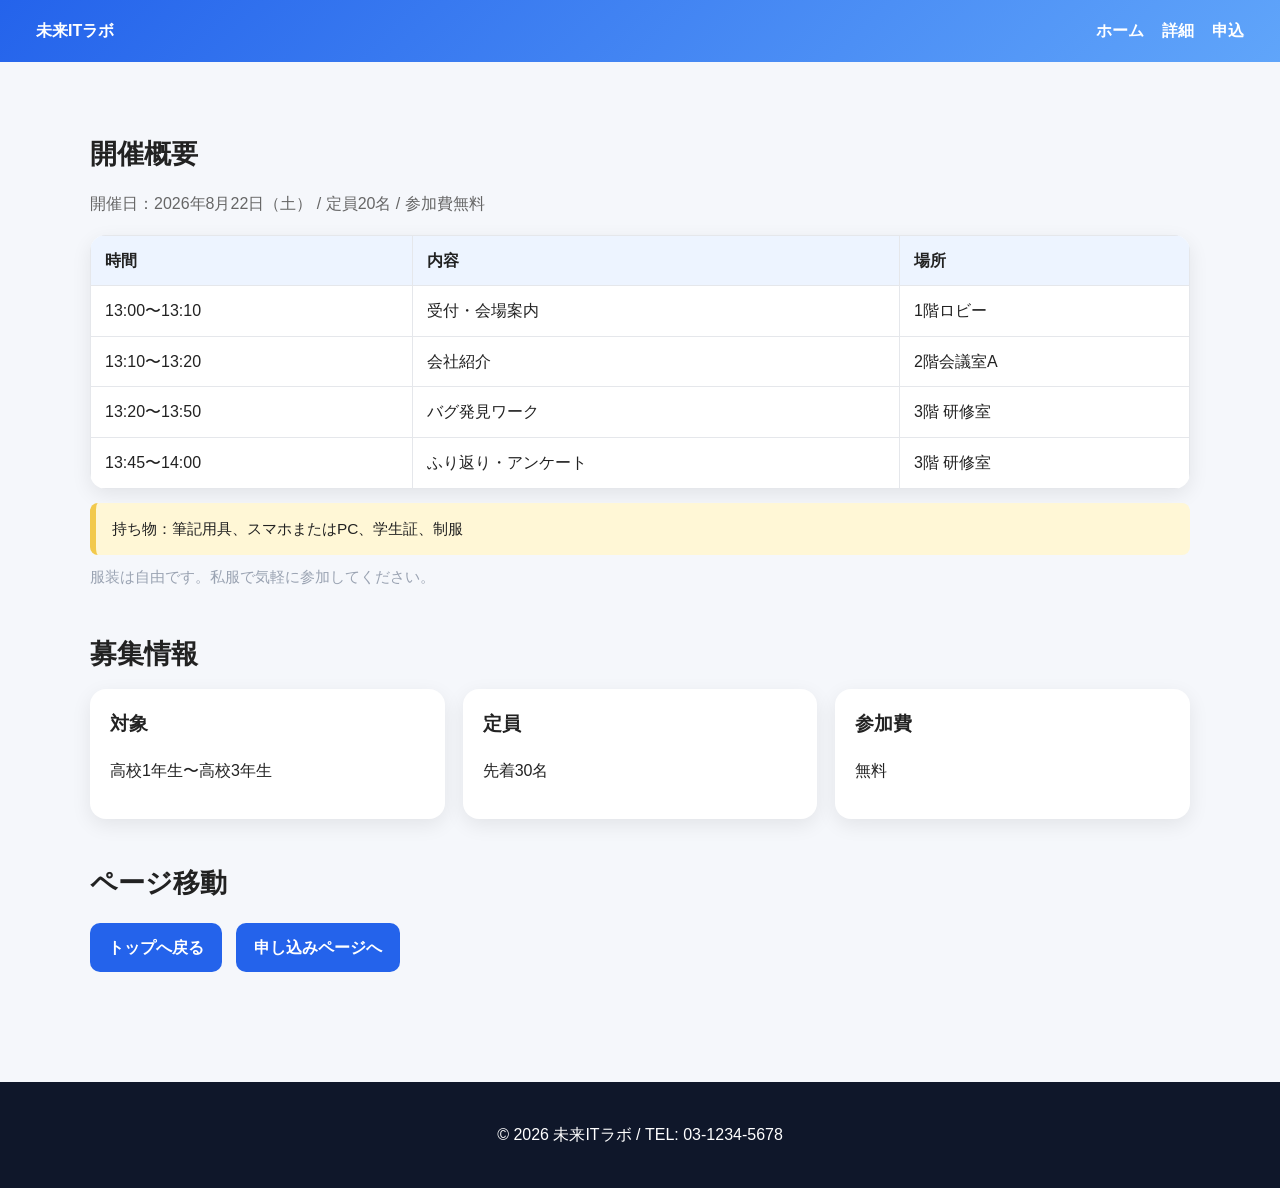
==== details.html @ fe6df166 "HTMLファイルとCSSファイルと画像の追加" ====
<!DOCTYPE html>
<html lang="ja">
<head>
  <meta charset="UTF-8" />
  <meta name="viewport" content="width=device-width, initial-scale=1.0" />
  <title>開催詳細 | 未来ITラボ</title>
  <link rel="stylesheet" href="style.css" />
</head>
<body>
  <header>
    <nav>
      <div><strong>未来ITラボ</strong></div>
      <ul>
        <li><a href="index.html">ホーム</a></li>
        <li><a href="details.html">詳細</a></li>
        <li><a href="entry.html">申込</a></li>
      </ul>
    </nav>
  </header>

  <main>
    <section>
      <h1 class="section-title">開催概要</h1>
      <p class="section-lead">開催日：2026年8月22日（土） / 定員20名 / 参加費無料</p>

      <table class="schedule-table">
        <thead>
          <tr>
            <th>時間</th>
            <th>内容</th>
            <th>場所</th>
          </tr>
        </thead>
        <tbody>
          <tr>
            <td>13:00〜13:10</td>
            <td>受付・会場案内</td>
            <td>1階ロビー</td>
          </tr>
          <tr>
            <td>13:10〜13:20</td>
            <td>会社紹介</td>
            <td>2階会議室A</td>
          </tr>
          <tr>
            <td>13:20〜13:50</td>
            <td>バグ発見ワーク</td>
            <td>3階 研修室</td>
          </tr>
          <tr>
            <td>13:45〜14:00</td>
            <td>ふり返り・アンケート</td>
            <td>3階 研修室</td>
          </tr>
        </tbody>
      </table>

      <div class="notice">
        持ち物：筆記用具、スマホまたはPC、学生証、制服
      </div>
      <p class="tiny-note">服装は自由です。私服で気軽に参加してください。</p>
    </section>

    <section>
      <h2 class="section-title">募集情報</h2>
      <div class="cards">
        <div class="card">
          <h3>対象</h3>
          <p>高校1年生〜高校3年生</p>
        </div>
        <div class="card">
          <h3>定員</h3>
          <p>先着30名</p>
        </div>
        <div class="card">
          <h3>参加費</h3>
          <p>無料</p>
        </div>
      </div>
    </section>

    <section>
      <h2 class="section-title">ページ移動</h2>
      <div class="button-row">
        <a class="btn btn-primary" href="index.html">トップへ戻る</a>
        <a class="btn btn-primary" href="entry.html">申し込みページへ</a>
      </div>
    </section>
  </main>

  <footer>
    <p>© 2026 未来ITラボ / TEL: 03-1234-5678</p>
  </footer>
</body>
</html>
---- style.css ----
body {
  margin: 0;
  font-family: "Yu Gothic", "Hiragino Kaku Gothic ProN", sans-serif;
  background: #f5f7fb;
  color: #222;
  line-height: 1.6;
}

header {
  background: linear-gradient(135deg, #2463eb, #60a5fa);
  color: white;
  padding: 18px 36px;
}

nav {
  display: flex;
  justify-content: space-between;
  align-items: center;
  flex-wrap: wrap;
  gap: 12px;
}

nav ul {
  display: flex;
  list-style: none;
  gap: 18px;
  padding: 0;
  margin: 0;
}

nav a {
  color: white;
  text-decoration: none;
  font-weight: bold;
}

main {
  max-width: 1100px;
  margin: 0 auto;
  padding: 28px 36px 60px;
}

section {
  margin-top: 42px;
}

.hero {
  background: white;
  display: grid;
  grid-template-columns: 1.2fr 1fr;
  gap: 28px;
  align-items: center;
  padding: 48px 36px;
}

.hero h1 {
  font-size: 2.2rem;
  margin: 0 0 12px;
}

.hero p {
  margin: 0 0 14px;
}

.hero img,
.place-card img {
  width: 100%;
  height: 220px;
  object-fit: cover;
  border-radius: 18px;
  background: #dde7f5;
}

.button-row {
  display: flex;
  gap: 14px;
  flex-wrap: wrap;
  margin-top: 18px;
}

.btn {
  display: inline-block;
  padding: 12px 18px;
  border-radius: 10px;
  text-decoration: none;
  font-weight: bold;
  border: none;
  cursor: pointer;
}

.btn-primary {
  background: #2463eb;
  color: white;
}

.btn-secondary {
  background: #e8f0ff;
  color: #2463eb;
  pointer-events: none; /* わざと押せない */
  opacity: 0.65;
}

.btn-small {
  padding: 6px 10px; /* わざと小さい */
  font-size: 0.8rem;
}

.section-title {
  font-size: 1.7rem;
  margin-bottom: 14px;
}

.center-title {
  text-align: center; /* わざとここだけ中央揃え */
}

.section-lead {
  color: #666;
  margin-bottom: 18px;
}

.cards {
  display: grid;
  grid-template-columns: repeat(3, 1fr);
  gap: 18px;
}

.card {
  background: white;
  border-radius: 16px;
  padding: 20px;
  box-shadow: 0 6px 20px rgba(0, 0, 0, 0.08);
}

.card h3 {
  margin-top: 0;
}

.voice-wrap,
.place-wrap {
  display: grid;
  grid-template-columns: 1fr 1fr;
  gap: 18px;
}

.voice-large {
  font-size: 1.45rem; /* わざとここだけ大きい */
}

.schedule-table {
  width: 100%;
  border-collapse: collapse;
  background: white;
  border-radius: 16px;
  overflow: hidden;
  box-shadow: 0 6px 20px rgba(0, 0, 0, 0.08);
}

.schedule-table th,
.schedule-table td {
  border: 1px solid #e5e7eb;
  padding: 12px 14px;
  text-align: left;
}

.schedule-table th {
  background: #edf4ff;
}

.notice {
  margin-top: 14px;
  background: #fff7d6;
  border-left: 6px solid #f2c94c;
  padding: 14px 16px;
  border-radius: 8px;
  font-size: 0.96rem;
}

.tiny-note {
  color: #9aa3b2;
  font-size: 0.95rem;
  margin-top: 10px;
}

.entry-box {
  background: white;
  border-radius: 16px;
  padding: 22px;
  box-shadow: 0 6px 20px rgba(0, 0, 0, 0.08);
}

.entry-grid {
  display: grid;
  grid-template-columns: 1fr 1fr;
  gap: 14px;
}

.field {
  display: grid;
  gap: 6px;
}

.field label {
  font-weight: bold;
}

.field input,
.field select,
.field textarea {
  padding: 11px 12px;
  border: 1px solid #cbd5e1;
  border-radius: 10px;
  font-size: 1rem;
}

.field textarea {
  min-height: 42px;
  resize: none;
}

.full {
  grid-column: 1 / -1;
}

.submit-btn {
  margin-top: 16px;
  background: #2463eb;
  color: white;
  padding: 13px 18px;
  border: none;
  border-radius: 10px;
  font-size: 1rem;
  font-weight: bold;
  cursor: pointer;
}

#result-message {
  margin-top: 12px;
  font-weight: bold;
  color: #d62828;
}

.footer-link {
  color: #93c5fd;
}

footer {
  background: #0f172a;
  color: white;
  text-align: center;
  padding: 24px;
  margin-top: 50px;
}

@media (max-width: 860px) {
  .hero,
  .cards,
  .voice-wrap,
  .place-wrap,
  .entry-grid {
    grid-template-columns: 1fr;
  }
}
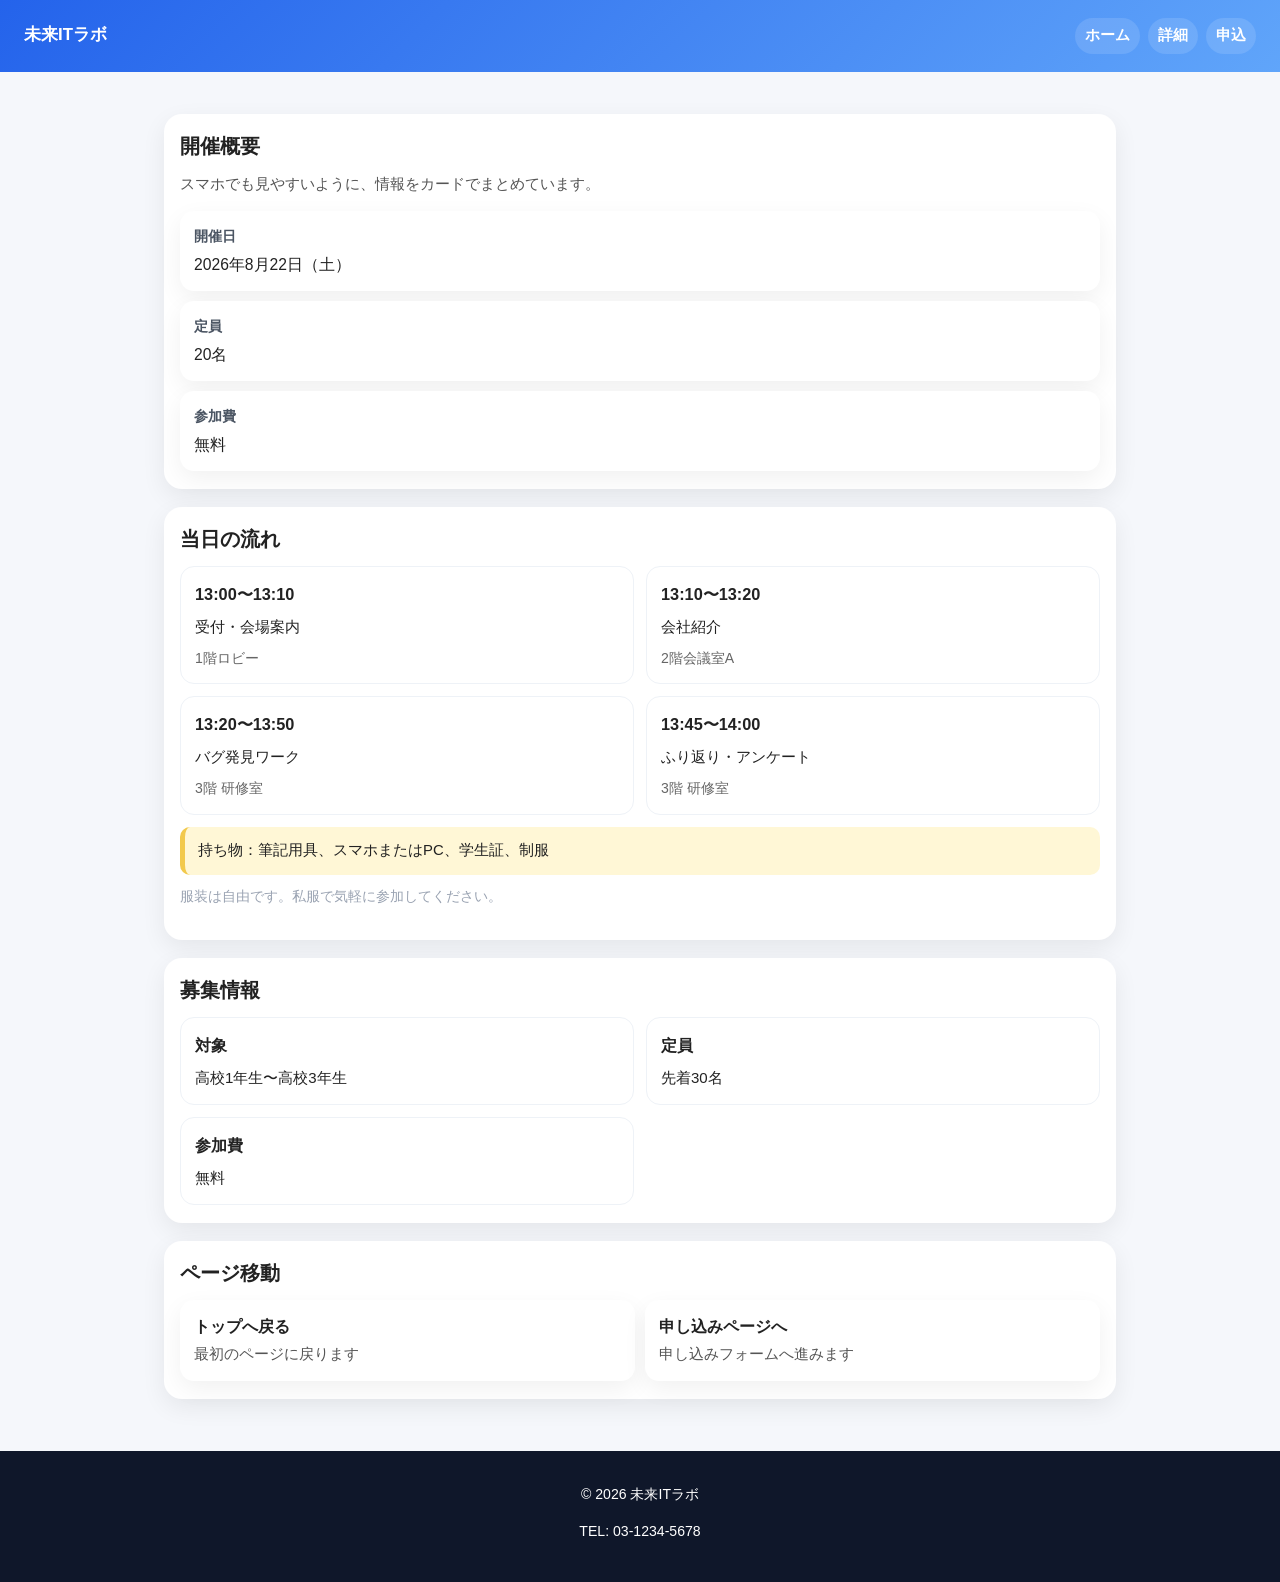
==== commit 7beb0a09: "携帯で表示に仕様変更 携帯用にHTMLとCSSを変更" ====
--- a/details.html
+++ b/details.html
@@ -9,7 +9,7 @@
 <body>
   <header>
     <nav>
-      <div><strong>未来ITラボ</strong></div>
+      <div class="brand">未来ITラボ</div>
       <ul>
         <li><a href="index.html">ホーム</a></li>
         <li><a href="details.html">詳細</a></li>
@@ -19,41 +19,56 @@
   </header>
 
   <main>
-    <section>
+    <section class="panel">
       <h1 class="section-title">開催概要</h1>
-      <p class="section-lead">開催日：2026年8月22日（土） / 定員20名 / 参加費無料</p>
+      <p class="section-lead">スマホでも見やすいように、情報をカードでまとめています。</p>
 
-      <table class="schedule-table">
-        <thead>
-          <tr>
-            <th>時間</th>
-            <th>内容</th>
-            <th>場所</th>
-          </tr>
-        </thead>
-        <tbody>
-          <tr>
-            <td>13:00〜13:10</td>
-            <td>受付・会場案内</td>
-            <td>1階ロビー</td>
-          </tr>
-          <tr>
-            <td>13:10〜13:20</td>
-            <td>会社紹介</td>
-            <td>2階会議室A</td>
-          </tr>
-          <tr>
-            <td>13:20〜13:50</td>
-            <td>バグ発見ワーク</td>
-            <td>3階 研修室</td>
-          </tr>
-          <tr>
-            <td>13:45〜14:00</td>
-            <td>ふり返り・アンケート</td>
-            <td>3階 研修室</td>
-          </tr>
-        </tbody>
-      </table>
+      <div class="info-list">
+        <div class="info-item">
+          <div class="info-label">開催日</div>
+          <div class="info-value">2026年8月22日（土）</div>
+        </div>
+
+        <div class="info-item">
+          <div class="info-label">定員</div>
+          <div class="info-value">20名</div>
+        </div>
+
+        <div class="info-item">
+          <div class="info-label">参加費</div>
+          <div class="info-value">無料</div>
+        </div>
+      </div>
+    </section>
+
+    <section class="panel">
+      <h2 class="section-title">当日の流れ</h2>
+
+      <div class="card-list">
+        <div class="card">
+          <h3>13:00〜13:10</h3>
+          <p>受付・会場案内</p>
+          <small>1階ロビー</small>
+        </div>
+
+        <div class="card">
+          <h3>13:10〜13:20</h3>
+          <p>会社紹介</p>
+          <small>2階会議室A</small>
+        </div>
+
+        <div class="card">
+          <h3>13:20〜13:50</h3>
+          <p>バグ発見ワーク</p>
+          <small>3階 研修室</small>
+        </div>
+
+        <div class="card">
+          <h3>13:45〜14:00</h3>
+          <p>ふり返り・アンケート</p>
+          <small>3階 研修室</small>
+        </div>
+      </div>
 
       <div class="notice">
         持ち物：筆記用具、スマホまたはPC、学生証、制服
@@ -61,17 +76,20 @@
       <p class="tiny-note">服装は自由です。私服で気軽に参加してください。</p>
     </section>
 
-    <section>
+    <section class="panel">
       <h2 class="section-title">募集情報</h2>
-      <div class="cards">
+
+      <div class="card-list">
         <div class="card">
           <h3>対象</h3>
           <p>高校1年生〜高校3年生</p>
         </div>
+
         <div class="card">
           <h3>定員</h3>
           <p>先着30名</p>
         </div>
+
         <div class="card">
           <h3>参加費</h3>
           <p>無料</p>
@@ -79,17 +97,26 @@
       </div>
     </section>
 
-    <section>
+    <section class="panel">
       <h2 class="section-title">ページ移動</h2>
-      <div class="button-row">
-        <a class="btn btn-primary" href="index.html">トップへ戻る</a>
-        <a class="btn btn-primary" href="entry.html">申し込みページへ</a>
+
+      <div class="link-cards">
+        <a class="link-card" href="index.html">
+          <div class="link-card-title">トップへ戻る</div>
+          <div class="link-card-text">最初のページに戻ります</div>
+        </a>
+
+        <a class="link-card" href="entry.html">
+          <div class="link-card-title">申し込みページへ</div>
+          <div class="link-card-text">申し込みフォームへ進みます</div>
+        </a>
       </div>
     </section>
   </main>
 
   <footer>
-    <p>© 2026 未来ITラボ / TEL: 03-1234-5678</p>
+    <p>© 2026 未来ITラボ</p>
+    <p>TEL: 03-1234-5678</p>
   </footer>
 </body>
 </html>
--- a/style.css
+++ b/style.css
@@ -1,3 +1,7 @@
+* {
+  box-sizing: border-box;
+}
+
 body {
   margin: 0;
   font-family: "Yu Gothic", "Hiragino Kaku Gothic ProN", sans-serif;
@@ -6,85 +10,118 @@
   line-height: 1.6;
 }
 
+img {
+  display: block;
+  width: 100%;
+  max-width: 100%;
+}
+
+a {
+  color: inherit;
+}
+
 header {
   background: linear-gradient(135deg, #2463eb, #60a5fa);
   color: white;
-  padding: 18px 36px;
+  padding: 14px 16px;
+  position: sticky;
+  top: 0;
+  z-index: 10;
 }
 
 nav {
   display: flex;
-  justify-content: space-between;
-  align-items: center;
+  flex-direction: column;
+  gap: 10px;
+}
+
+.brand {
+  font-weight: bold;
+  font-size: 1.05rem;
+}
+
+nav ul {
+  list-style: none;
+  display: flex;
   flex-wrap: wrap;
-  gap: 12px;
-}
-
-nav ul {
-  display: flex;
-  list-style: none;
-  gap: 18px;
+  gap: 8px;
   padding: 0;
   margin: 0;
 }
 
+nav li {
+  margin: 0;
+}
+
 nav a {
-  color: white;
+  display: inline-block;
   text-decoration: none;
   font-weight: bold;
+  font-size: 0.92rem;
+  padding: 6px 10px;
+  border-radius: 999px;
+  background: rgba(255, 255, 255, 0.12);
 }
 
 main {
-  max-width: 1100px;
+  padding: 16px;
+  max-width: 720px;
   margin: 0 auto;
-  padding: 28px 36px 60px;
 }
 
 section {
-  margin-top: 42px;
+  margin-top: 18px;
+}
+
+.panel {
+  background: white;
+  border-radius: 18px;
+  padding: 18px 16px;
+  box-shadow: 0 8px 24px rgba(0, 0, 0, 0.07);
 }
 
 .hero {
-  background: white;
-  display: grid;
-  grid-template-columns: 1.2fr 1fr;
-  gap: 28px;
-  align-items: center;
-  padding: 48px 36px;
-}
-
-.hero h1 {
-  font-size: 2.2rem;
-  margin: 0 0 12px;
-}
-
-.hero p {
-  margin: 0 0 14px;
+  display: flex;
+  flex-direction: column;
+  gap: 16px;
+}
+
+.hero-text h1 {
+  font-size: 1.6rem;
+  line-height: 1.4;
+  margin: 0 0 10px;
+}
+
+.hero-text p {
+  font-size: 0.95rem;
+  margin: 0 0 10px;
 }
 
 .hero img,
 .place-card img {
+  height: 190px;
+  object-fit: cover;
+  border-radius: 14px;
+  background: #dbe5f3;
+}
+
+.button-group {
+  display: flex;
+  flex-direction: column;
+  gap: 10px;
+  margin-top: 12px;
+}
+
+.btn {
+  display: block;
   width: 100%;
-  height: 220px;
-  object-fit: cover;
-  border-radius: 18px;
-  background: #dde7f5;
-}
-
-.button-row {
-  display: flex;
-  gap: 14px;
-  flex-wrap: wrap;
-  margin-top: 18px;
-}
-
-.btn {
-  display: inline-block;
-  padding: 12px 18px;
-  border-radius: 10px;
+  text-align: center;
   text-decoration: none;
-  font-weight: bold;
   border: none;
+  border-radius: 12px;
+  padding: 13px 14px;
+  font-weight: bold;
+  font-size: 0.96rem;
   cursor: pointer;
 }
 
@@ -101,13 +138,15 @@
 }
 
 .btn-small {
-  padding: 6px 10px; /* わざと小さい */
+  width: 68%;
+  padding: 7px 10px; /* わざと小さい */
   font-size: 0.8rem;
 }
 
 .section-title {
-  font-size: 1.7rem;
-  margin-bottom: 14px;
+  font-size: 1.28rem;
+  margin: 0 0 12px;
+  line-height: 1.4;
 }
 
 .center-title {
@@ -115,84 +154,106 @@
 }
 
 .section-lead {
+  margin: 0 0 14px;
+  color: #555;
+  font-size: 0.95rem;
+}
+
+.card-list {
+  display: grid;
+  grid-template-columns: 1fr;
+  gap: 12px;
+}
+
+.card {
+  background: #fff;
+  border: 1px solid #eef2f7;
+  border-radius: 14px;
+  padding: 14px;
+}
+
+.card h3 {
+  margin: 0 0 8px;
+  font-size: 1.02rem;
+}
+
+.card p {
+  margin: 0;
+  font-size: 0.94rem;
+}
+
+.card small {
+  display: block;
+  margin-top: 8px;
   color: #666;
-  margin-bottom: 18px;
-}
-
-.cards {
-  display: grid;
-  grid-template-columns: repeat(3, 1fr);
-  gap: 18px;
-}
-
-.card {
-  background: white;
-  border-radius: 16px;
-  padding: 20px;
-  box-shadow: 0 6px 20px rgba(0, 0, 0, 0.08);
-}
-
-.card h3 {
+  font-size: 0.88rem;
+}
+
+.voice-large {
+  font-size: 1.16rem; /* わざと大きい */
+}
+
+.info-list {
+  display: grid;
+  gap: 10px;
+}
+
+.info-item {
+  background: white;
+  border-radius: 14px;
+  padding: 14px;
+  box-shadow: 0 8px 24px rgba(0, 0, 0, 0.06);
+}
+
+.info-label {
+  font-weight: bold;
+  font-size: 0.9rem;
+  color: #4b5563;
+  margin-bottom: 4px;
+}
+
+.info-value {
+  font-size: 0.98rem;
+}
+
+.notice {
+  margin-top: 12px;
+  background: #fff7d6;
+  border-left: 5px solid #f2c94c;
+  padding: 12px 13px;
+  border-radius: 10px;
+  font-size: 0.93rem;
+}
+
+.tiny-note {
+  margin-top: 10px;
+  color: #9aa3b2;
+  font-size: 0.9rem;
+}
+
+.place-grid {
+  display: grid;
+  grid-template-columns: 1fr;
+  gap: 12px;
+}
+
+.entry-box {
+  background: white;
+  border-radius: 18px;
+  padding: 18px 16px;
+  box-shadow: 0 8px 24px rgba(0, 0, 0, 0.07);
+}
+
+.entry-box p {
   margin-top: 0;
-}
-
-.voice-wrap,
-.place-wrap {
-  display: grid;
-  grid-template-columns: 1fr 1fr;
-  gap: 18px;
-}
-
-.voice-large {
-  font-size: 1.45rem; /* わざとここだけ大きい */
-}
-
-.schedule-table {
-  width: 100%;
-  border-collapse: collapse;
-  background: white;
-  border-radius: 16px;
-  overflow: hidden;
-  box-shadow: 0 6px 20px rgba(0, 0, 0, 0.08);
-}
-
-.schedule-table th,
-.schedule-table td {
-  border: 1px solid #e5e7eb;
-  padding: 12px 14px;
-  text-align: left;
-}
-
-.schedule-table th {
-  background: #edf4ff;
-}
-
-.notice {
-  margin-top: 14px;
-  background: #fff7d6;
-  border-left: 6px solid #f2c94c;
-  padding: 14px 16px;
-  border-radius: 8px;
-  font-size: 0.96rem;
-}
-
-.tiny-note {
-  color: #9aa3b2;
+  margin-bottom: 14px;
   font-size: 0.95rem;
-  margin-top: 10px;
-}
-
-.entry-box {
-  background: white;
-  border-radius: 16px;
-  padding: 22px;
-  box-shadow: 0 6px 20px rgba(0, 0, 0, 0.08);
-}
-
-.entry-grid {
-  display: grid;
-  grid-template-columns: 1fr 1fr;
-  gap: 14px;
+}
+
+.form-grid {
+  display: grid;
+  grid-template-columns: 1fr;
+  gap: 12px;
 }
 
 .field {
@@ -202,33 +263,33 @@
 
 .field label {
   font-weight: bold;
+  font-size: 0.94rem;
 }
 
 .field input,
 .field select,
 .field textarea {
-  padding: 11px 12px;
+  width: 100%;
   border: 1px solid #cbd5e1;
   border-radius: 10px;
+  padding: 12px;
   font-size: 1rem;
+  background: white;
 }
 
 .field textarea {
-  min-height: 42px;
+  min-height: 56px;
   resize: none;
 }
 
-.full {
-  grid-column: 1 / -1;
-}
-
 .submit-btn {
-  margin-top: 16px;
+  width: 100%;
+  margin-top: 14px;
+  border: none;
+  border-radius: 12px;
   background: #2463eb;
   color: white;
-  padding: 13px 18px;
-  border: none;
-  border-radius: 10px;
+  padding: 14px;
   font-size: 1rem;
   font-weight: bold;
   cursor: pointer;
@@ -238,6 +299,32 @@
   margin-top: 12px;
   font-weight: bold;
   color: #d62828;
+  font-size: 0.95rem;
+}
+
+.link-cards {
+  display: grid;
+  grid-template-columns: 1fr;
+  gap: 10px;
+}
+
+.link-card {
+  display: block;
+  text-decoration: none;
+  background: white;
+  border-radius: 14px;
+  padding: 14px;
+  box-shadow: 0 8px 24px rgba(0, 0, 0, 0.06);
+}
+
+.link-card-title {
+  font-weight: bold;
+  margin-bottom: 4px;
+}
+
+.link-card-text {
+  color: #555;
+  font-size: 0.92rem;
 }
 
 .footer-link {
@@ -245,19 +332,65 @@
 }
 
 footer {
+  margin-top: 28px;
   background: #0f172a;
   color: white;
   text-align: center;
-  padding: 24px;
-  margin-top: 50px;
-}
-
-@media (max-width: 860px) {
-  .hero,
-  .cards,
-  .voice-wrap,
-  .place-wrap,
-  .entry-grid {
-    grid-template-columns: 1fr;
+  padding: 18px 16px 26px;
+  font-size: 0.88rem;
+}
+
+@media (min-width: 768px) {
+  header {
+    padding: 18px 24px;
+  }
+
+  nav {
+    flex-direction: row;
+    justify-content: space-between;
+    align-items: center;
+  }
+
+  main {
+    padding: 24px;
+    max-width: 1000px;
+  }
+
+  .hero {
+    display: grid;
+    grid-template-columns: 1.1fr 1fr;
+    gap: 24px;
+    align-items: center;
+  }
+
+  .hero-text h1 {
+    font-size: 2.1rem;
+  }
+
+  .button-group {
+    flex-direction: row;
+    flex-wrap: wrap;
+  }
+
+  .btn {
+    width: auto;
+  }
+
+  .btn-small {
+    width: auto;
+  }
+
+  .card-list,
+  .place-grid,
+  .link-cards {
+    grid-template-columns: 1fr 1fr;
+  }
+
+  .form-grid {
+    grid-template-columns: 1fr 1fr;
+  }
+
+  .full {
+    grid-column: 1 / -1;
   }
 }
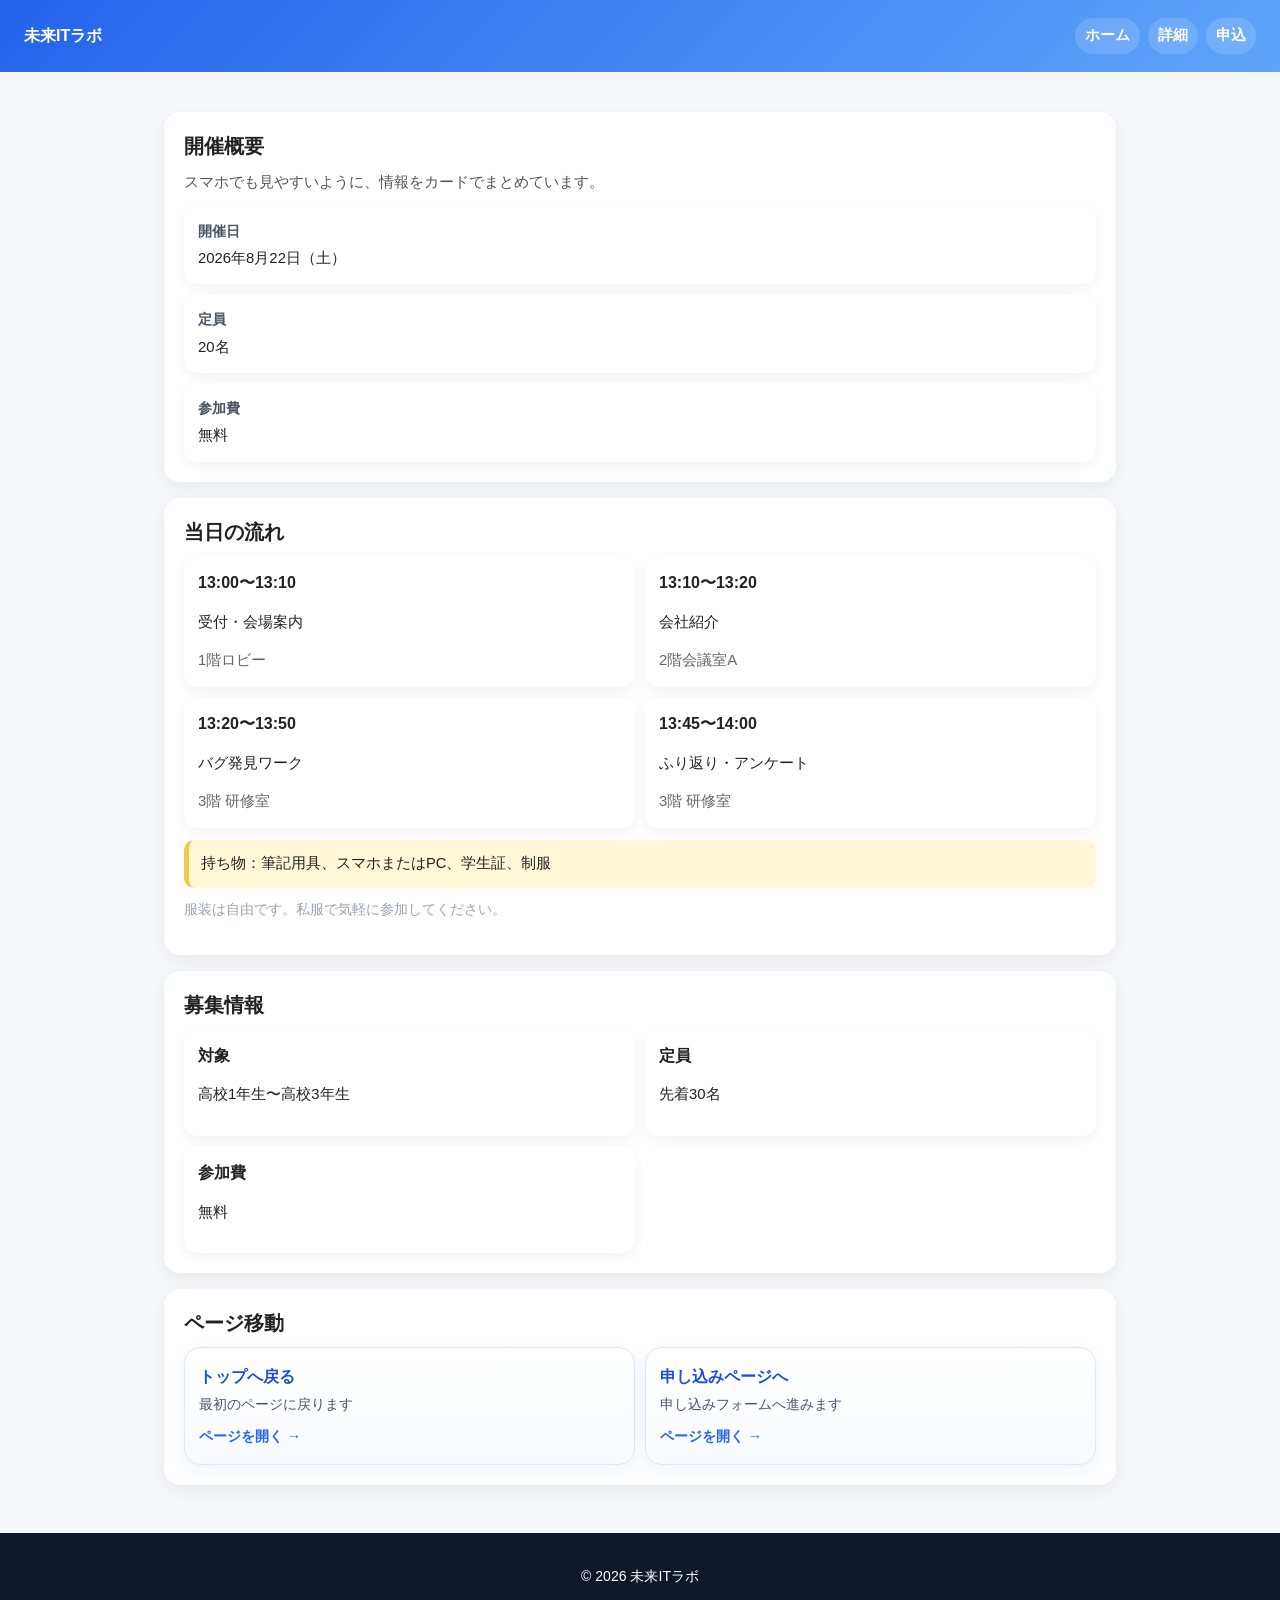
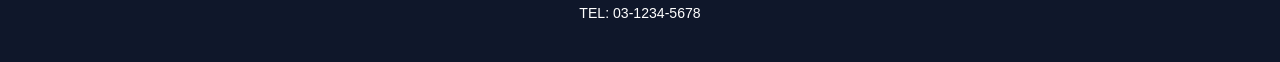
==== commit 67d86883: "携帯用にさらに修正" ====
--- a/details.html
+++ b/details.html
@@ -4,7 +4,7 @@
   <meta charset="UTF-8" />
   <meta name="viewport" content="width=device-width, initial-scale=1.0" />
   <title>開催詳細 | 未来ITラボ</title>
-  <link rel="stylesheet" href="style.css" />
+  <link rel="stylesheet" href="style.css?v=3" />
 </head>
 <body>
   <header>
@@ -104,11 +104,13 @@
         <a class="link-card" href="index.html">
           <div class="link-card-title">トップへ戻る</div>
           <div class="link-card-text">最初のページに戻ります</div>
+          <div class="link-card-arrow">ページを開く →</div>
         </a>
 
         <a class="link-card" href="entry.html">
           <div class="link-card-title">申し込みページへ</div>
           <div class="link-card-text">申し込みフォームへ進みます</div>
+          <div class="link-card-arrow">ページを開く →</div>
         </a>
       </div>
     </section>
--- a/style.css
+++ b/style.css
@@ -1,5 +1,9 @@
 * {
   box-sizing: border-box;
+}
+
+html {
+  -webkit-text-size-adjust: 100%;
 }
 
 body {
@@ -12,8 +16,8 @@
 
 img {
   display: block;
-  width: 100%;
   max-width: 100%;
+  height: auto;
 }
 
 a {
@@ -23,21 +27,17 @@
 header {
   background: linear-gradient(135deg, #2463eb, #60a5fa);
   color: white;
-  padding: 14px 16px;
-  position: sticky;
-  top: 0;
-  z-index: 10;
+  padding: 12px 14px;
 }
 
 nav {
-  display: flex;
-  flex-direction: column;
-  gap: 10px;
+  display: block;
 }
 
 .brand {
   font-weight: bold;
-  font-size: 1.05rem;
+  font-size: 1rem;
+  margin-bottom: 10px;
 }
 
 nav ul {
@@ -60,56 +60,58 @@
   font-size: 0.92rem;
   padding: 6px 10px;
   border-radius: 999px;
-  background: rgba(255, 255, 255, 0.12);
+  background: rgba(255, 255, 255, 0.14);
 }
 
 main {
-  padding: 16px;
+  width: 100%;
   max-width: 720px;
   margin: 0 auto;
+  padding: 14px;
 }
 
 section {
-  margin-top: 18px;
-}
-
-.panel {
+  margin-top: 16px;
+}
+
+.panel,
+.entry-box {
   background: white;
-  border-radius: 18px;
-  padding: 18px 16px;
-  box-shadow: 0 8px 24px rgba(0, 0, 0, 0.07);
+  border-radius: 16px;
+  padding: 16px 14px;
+  box-shadow: 0 6px 18px rgba(0, 0, 0, 0.06);
 }
 
 .hero {
-  display: flex;
-  flex-direction: column;
-  gap: 16px;
+  display: block;
 }
 
 .hero-text h1 {
-  font-size: 1.6rem;
+  font-size: 1.5rem;
   line-height: 1.4;
   margin: 0 0 10px;
 }
 
 .hero-text p {
+  margin: 0 0 10px;
   font-size: 0.95rem;
-  margin: 0 0 10px;
 }
 
 .hero img,
 .place-card img {
+  width: 100%;
   height: 190px;
   object-fit: cover;
   border-radius: 14px;
   background: #dbe5f3;
+  margin-top: 14px;
 }
 
 .button-group {
   display: flex;
   flex-direction: column;
   gap: 10px;
-  margin-top: 12px;
+  margin-top: 14px;
 }
 
 .btn {
@@ -121,7 +123,7 @@
   border-radius: 12px;
   padding: 13px 14px;
   font-weight: bold;
-  font-size: 0.96rem;
+  font-size: 0.95rem;
   cursor: pointer;
 }
 
@@ -138,15 +140,15 @@
 }
 
 .btn-small {
-  width: 68%;
+  width: 62%;
   padding: 7px 10px; /* わざと小さい */
-  font-size: 0.8rem;
+  font-size: 0.78rem;
 }
 
 .section-title {
-  font-size: 1.28rem;
-  margin: 0 0 12px;
+  font-size: 1.25rem;
   line-height: 1.4;
+  margin: 0 0 10px;
 }
 
 .center-title {
@@ -154,55 +156,49 @@
 }
 
 .section-lead {
-  margin: 0 0 14px;
+  margin: 0 0 12px;
   color: #555;
-  font-size: 0.95rem;
-}
-
-.card-list {
+  font-size: 0.94rem;
+}
+
+.card-list,
+.place-grid,
+.info-list,
+.form-grid,
+.link-cards {
   display: grid;
   grid-template-columns: 1fr;
-  gap: 12px;
-}
-
-.card {
+  gap: 10px;
+}
+
+.card,
+.info-item {
   background: #fff;
-  border: 1px solid #eef2f7;
   border-radius: 14px;
   padding: 14px;
+  box-shadow: 0 4px 14px rgba(0, 0, 0, 0.05);
 }
 
 .card h3 {
-  margin: 0 0 8px;
-  font-size: 1.02rem;
-}
-
-.card p {
-  margin: 0;
-  font-size: 0.94rem;
+  margin: 0 0 6px;
+  font-size: 1rem;
+  font-weight: bold;
+}
+
+.card p,
+.info-value,
+.card small {
+  font-size: 0.93rem;
 }
 
 .card small {
   display: block;
   margin-top: 8px;
   color: #666;
-  font-size: 0.88rem;
 }
 
 .voice-large {
-  font-size: 1.16rem; /* わざと大きい */
-}
-
-.info-list {
-  display: grid;
-  gap: 10px;
-}
-
-.info-item {
-  background: white;
-  border-radius: 14px;
-  padding: 14px;
-  box-shadow: 0 8px 24px rgba(0, 0, 0, 0.06);
+  font-size: 1.14rem; /* わざと大きい */
 }
 
 .info-label {
@@ -210,19 +206,15 @@
   font-size: 0.9rem;
   color: #4b5563;
   margin-bottom: 4px;
-}
-
-.info-value {
-  font-size: 0.98rem;
 }
 
 .notice {
   margin-top: 12px;
   background: #fff7d6;
   border-left: 5px solid #f2c94c;
-  padding: 12px 13px;
+  padding: 12px;
   border-radius: 10px;
-  font-size: 0.93rem;
+  font-size: 0.92rem;
 }
 
 .tiny-note {
@@ -231,31 +223,6 @@
   font-size: 0.9rem;
 }
 
-.place-grid {
-  display: grid;
-  grid-template-columns: 1fr;
-  gap: 12px;
-}
-
-.entry-box {
-  background: white;
-  border-radius: 18px;
-  padding: 18px 16px;
-  box-shadow: 0 8px 24px rgba(0, 0, 0, 0.07);
-}
-
-.entry-box p {
-  margin-top: 0;
-  margin-bottom: 14px;
-  font-size: 0.95rem;
-}
-
-.form-grid {
-  display: grid;
-  grid-template-columns: 1fr;
-  gap: 12px;
-}
-
 .field {
   display: grid;
   gap: 6px;
@@ -273,8 +240,10 @@
   border: 1px solid #cbd5e1;
   border-radius: 10px;
   padding: 12px;
-  font-size: 1rem;
+  font-size: 16px;
   background: white;
+  appearance: none;
+  -webkit-appearance: none;
 }
 
 .field textarea {
@@ -302,29 +271,39 @@
   font-size: 0.95rem;
 }
 
-.link-cards {
-  display: grid;
-  grid-template-columns: 1fr;
-  gap: 10px;
-}
-
 .link-card {
   display: block;
   text-decoration: none;
-  background: white;
-  border-radius: 14px;
-  padding: 14px;
-  box-shadow: 0 8px 24px rgba(0, 0, 0, 0.06);
+  background: linear-gradient(180deg, #ffffff, #f8fbff);
+  border: 1px solid #dbe7ff;
+  border-radius: 16px;
+  padding: 16px 14px;
+  box-shadow: 0 6px 18px rgba(36, 99, 235, 0.08);
+  transition: transform 0.15s ease, box-shadow 0.15s ease;
+}
+
+.link-card:active {
+  transform: scale(0.98);
 }
 
 .link-card-title {
   font-weight: bold;
+  font-size: 1rem;
+  color: #1d4ed8;
   margin-bottom: 4px;
 }
 
 .link-card-text {
-  color: #555;
-  font-size: 0.92rem;
+  color: #475569;
+  font-size: 0.9rem;
+  line-height: 1.5;
+}
+
+.link-card-arrow {
+  margin-top: 10px;
+  font-size: 0.88rem;
+  color: #2563eb;
+  font-weight: bold;
 }
 
 .footer-link {
@@ -332,11 +311,11 @@
 }
 
 footer {
-  margin-top: 28px;
+  margin-top: 24px;
   background: #0f172a;
   color: white;
   text-align: center;
-  padding: 18px 16px 26px;
+  padding: 18px 14px 24px;
   font-size: 0.88rem;
 }
 
@@ -346,14 +325,23 @@
   }
 
   nav {
-    flex-direction: row;
+    display: flex;
     justify-content: space-between;
     align-items: center;
   }
 
+  .brand {
+    margin-bottom: 0;
+  }
+
   main {
+    max-width: 1000px;
     padding: 24px;
-    max-width: 1000px;
+  }
+
+  .panel,
+  .entry-box {
+    padding: 20px;
   }
 
   .hero {
@@ -363,8 +351,14 @@
     align-items: center;
   }
 
+  .hero img,
+  .place-card img {
+    height: 220px;
+    margin-top: 0;
+  }
+
   .hero-text h1 {
-    font-size: 2.1rem;
+    font-size: 2rem;
   }
 
   .button-group {
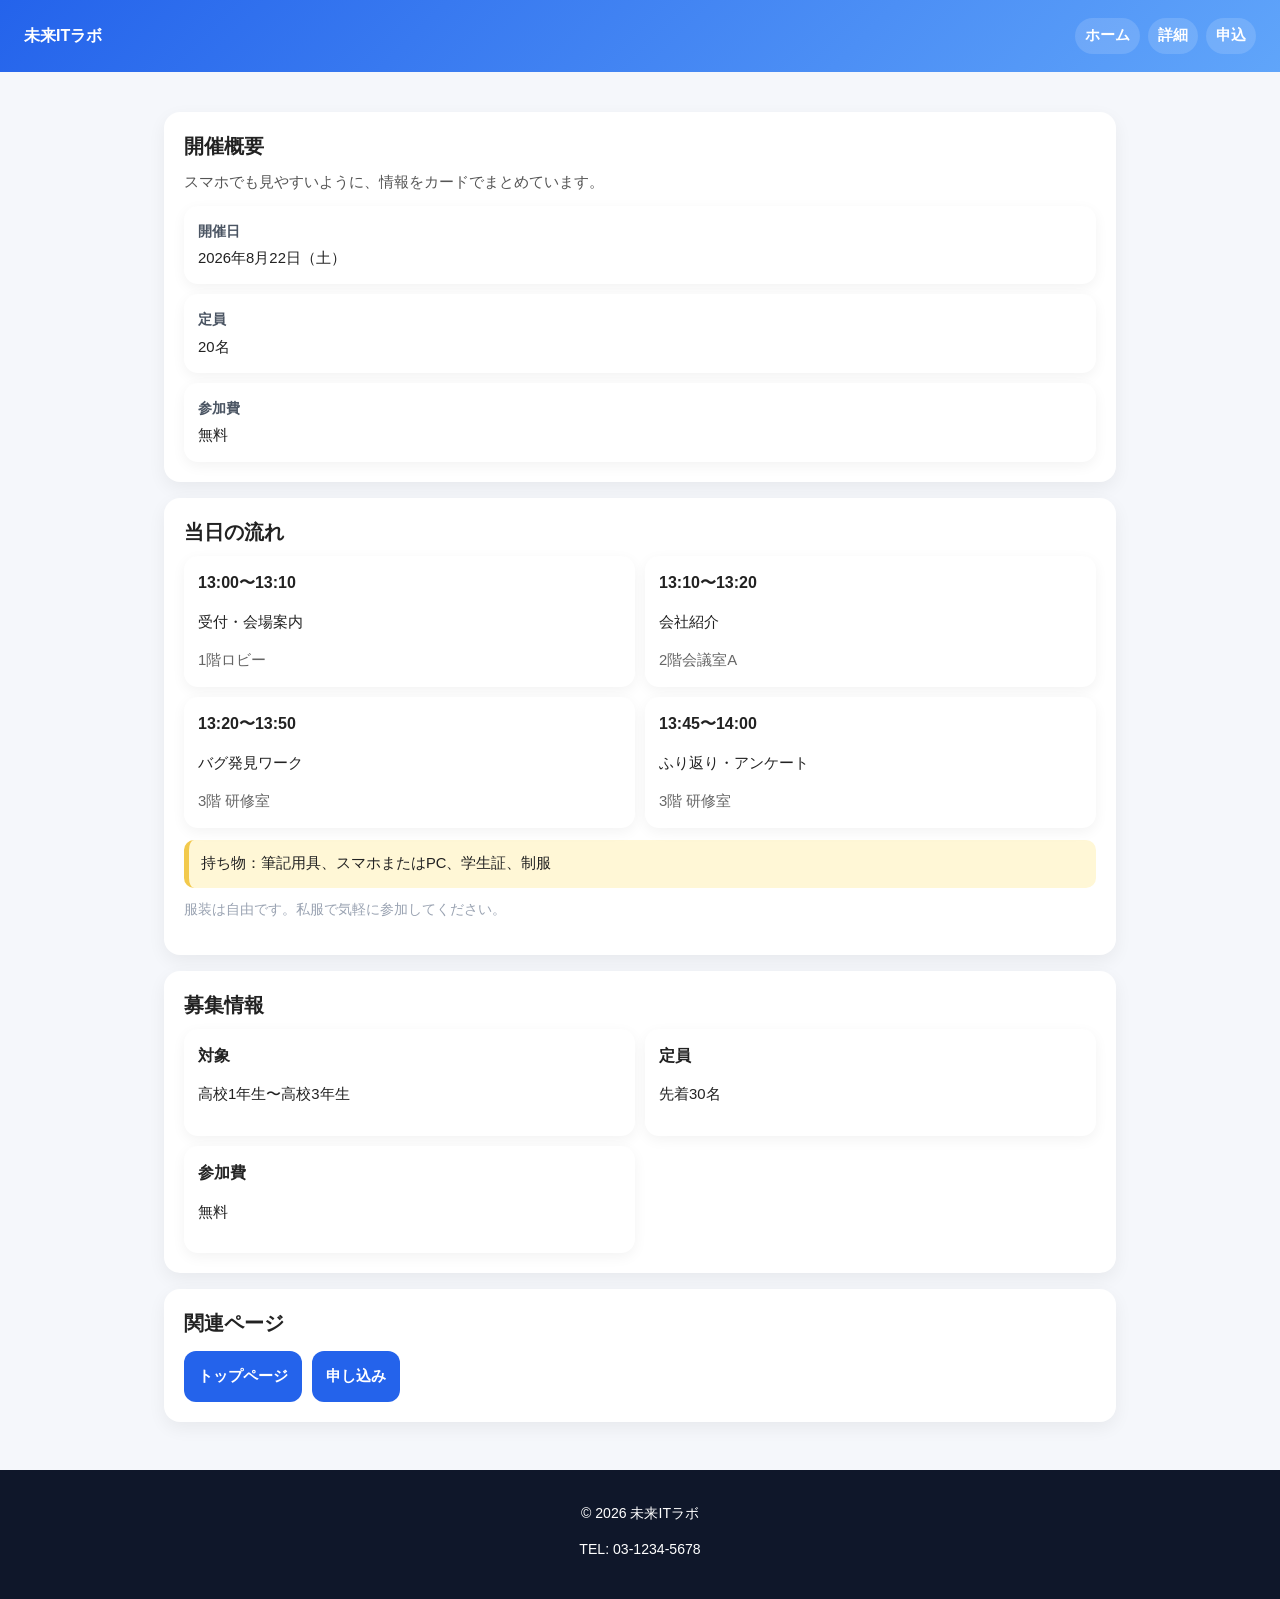
==== commit 5537df3b: "文字の大きさを修正" ====
--- a/details.html
+++ b/details.html
@@ -98,20 +98,11 @@
     </section>
 
     <section class="panel">
-      <h2 class="section-title">ページ移動</h2>
+      <h2 class="section-title">関連ページ</h2>
 
-      <div class="link-cards">
-        <a class="link-card" href="index.html">
-          <div class="link-card-title">トップへ戻る</div>
-          <div class="link-card-text">最初のページに戻ります</div>
-          <div class="link-card-arrow">ページを開く →</div>
-        </a>
-
-        <a class="link-card" href="entry.html">
-          <div class="link-card-title">申し込みページへ</div>
-          <div class="link-card-text">申し込みフォームへ進みます</div>
-          <div class="link-card-arrow">ページを開く →</div>
-        </a>
+      <div class="button-group">
+        <a class="btn btn-primary" href="index.html">トップページ</a>
+        <a class="btn btn-primary" href="entry.html">申し込み</a>
       </div>
     </section>
   </main>
--- a/style.css
+++ b/style.css
@@ -125,6 +125,8 @@
   font-weight: bold;
   font-size: 0.95rem;
   cursor: pointer;
+  background: #2463eb;
+  color: white;
 }
 
 .btn-primary {
@@ -133,10 +135,10 @@
 }
 
 .btn-secondary {
-  background: #e8f0ff;
-  color: #2463eb;
+  background: #2463eb; /* 青で統一 */
+  color: white;
   pointer-events: none; /* わざと押せない */
-  opacity: 0.65;
+  opacity: 1;
 }
 
 .btn-small {
@@ -152,7 +154,7 @@
 }
 
 .center-title {
-  text-align: center; /* わざとここだけ中央揃え */
+  text-align: center;
 }
 
 .section-lead {
@@ -198,7 +200,8 @@
 }
 
 .voice-large {
-  font-size: 1.14rem; /* わざと大きい */
+  font-size: 1.5rem; /* 差がはっきり出るように修正 */
+  line-height: 1.7;
 }
 
 .info-label {
@@ -387,4 +390,16 @@
   .full {
     grid-column: 1 / -1;
   }
+
+  .voice-large-text {
+    font-size: 1.5rem;
+    line-height: 1.8;
+  }
+
+  @media (min-width: 768px) {
+    .voice-large-text {
+      font-size: 1.9rem;
+      line-height: 1.8;
+    }
+  }
 }
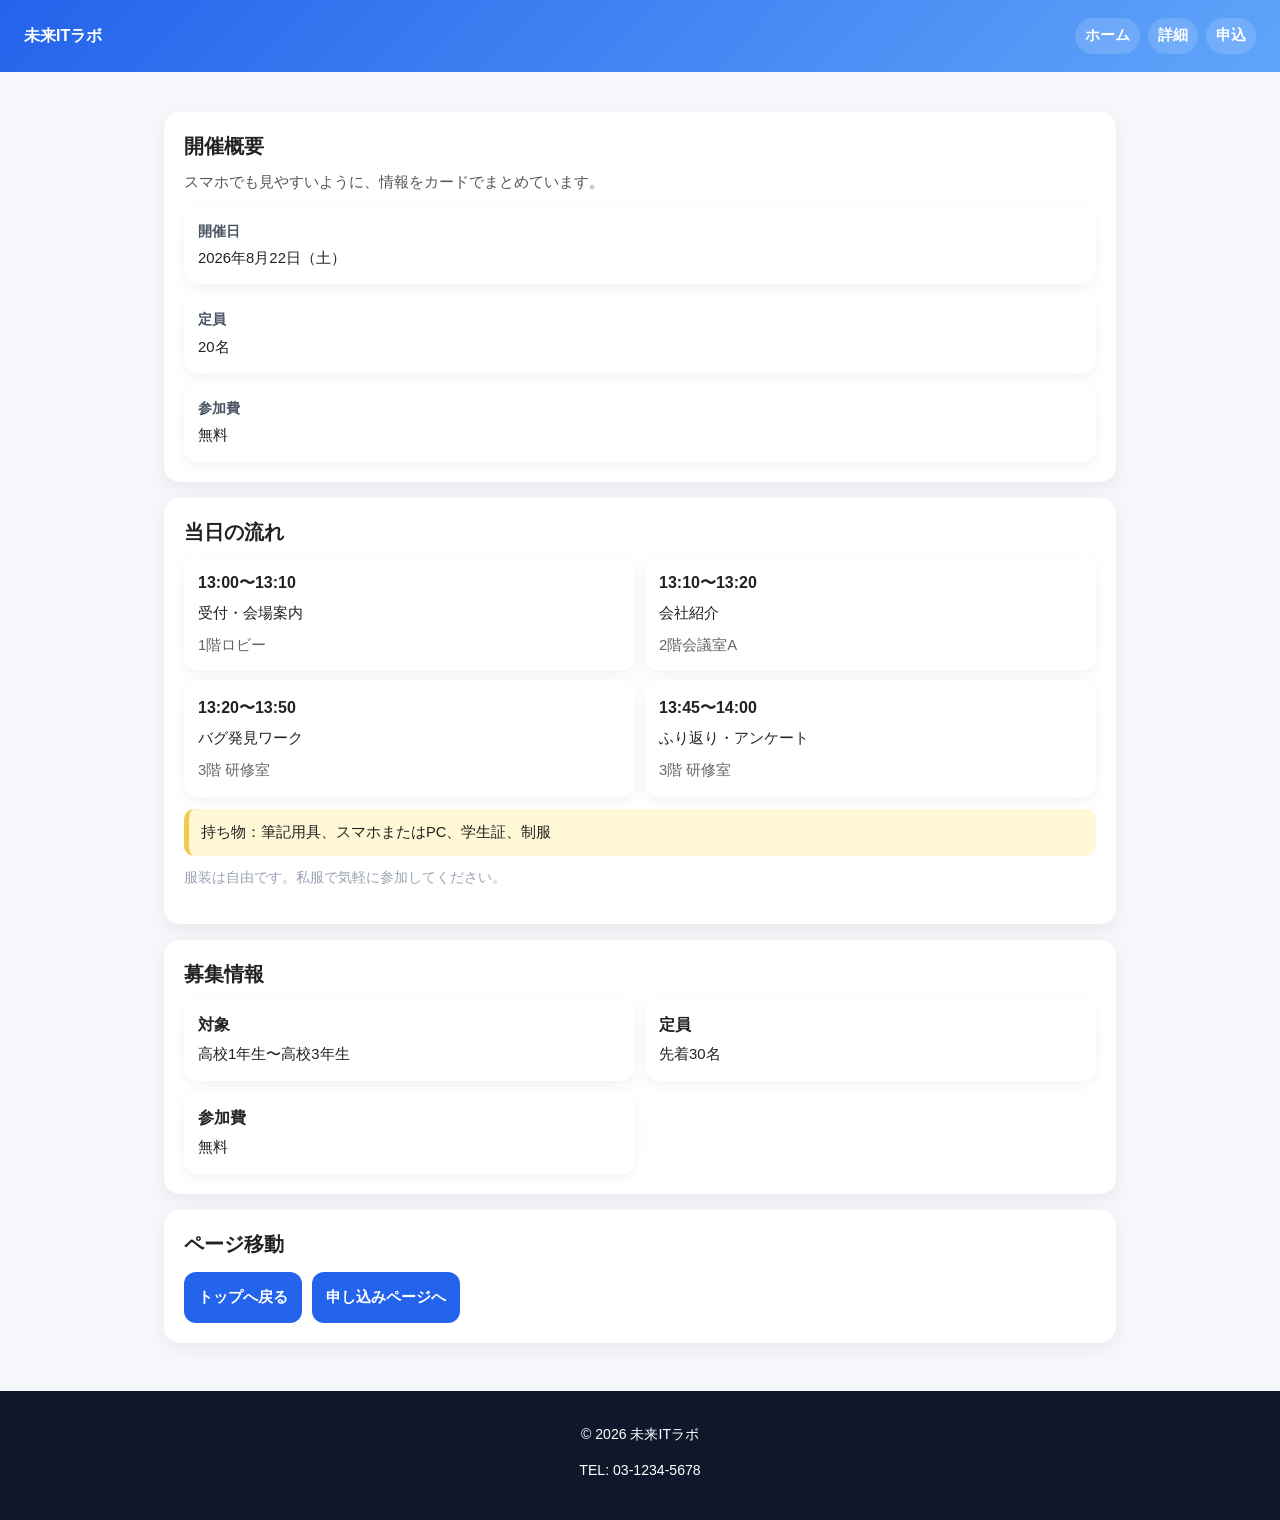
==== commit 30ded0cc: "携帯用に修正" ====
--- a/details.html
+++ b/details.html
@@ -4,7 +4,7 @@
   <meta charset="UTF-8" />
   <meta name="viewport" content="width=device-width, initial-scale=1.0" />
   <title>開催詳細 | 未来ITラボ</title>
-  <link rel="stylesheet" href="style.css?v=3" />
+  <link rel="stylesheet" href="style.css?v=5" />
 </head>
 <body>
   <header>
@@ -98,11 +98,11 @@
     </section>
 
     <section class="panel">
-      <h2 class="section-title">関連ページ</h2>
+      <h2 class="section-title">ページ移動</h2>
 
       <div class="button-group">
-        <a class="btn btn-primary" href="index.html">トップページ</a>
-        <a class="btn btn-primary" href="entry.html">申し込み</a>
+        <a class="btn" href="index.html">トップへ戻る</a>
+        <a class="btn" href="entry.html">申し込みページへ</a>
       </div>
     </section>
   </main>
--- a/style.css
+++ b/style.css
@@ -22,8 +22,12 @@
 
 a {
   color: inherit;
-}
-
+  text-decoration: none;
+}
+
+/* --------------------
+   Header
+-------------------- */
 header {
   background: linear-gradient(135deg, #2463eb, #60a5fa);
   color: white;
@@ -55,7 +59,6 @@
 
 nav a {
   display: inline-block;
-  text-decoration: none;
   font-weight: bold;
   font-size: 0.92rem;
   padding: 6px 10px;
@@ -63,6 +66,9 @@
   background: rgba(255, 255, 255, 0.14);
 }
 
+/* --------------------
+   Layout
+-------------------- */
 main {
   width: 100%;
   max-width: 720px;
@@ -82,6 +88,9 @@
   box-shadow: 0 6px 18px rgba(0, 0, 0, 0.06);
 }
 
+/* --------------------
+   Hero
+-------------------- */
 .hero {
   display: block;
 }
@@ -107,6 +116,9 @@
   margin-top: 14px;
 }
 
+/* --------------------
+   Buttons
+-------------------- */
 .button-group {
   display: flex;
   flex-direction: column;
@@ -114,31 +126,19 @@
   margin-top: 14px;
 }
 
-.btn {
+.btn,
+.submit-btn {
   display: block;
   width: 100%;
   text-align: center;
-  text-decoration: none;
   border: none;
   border-radius: 12px;
   padding: 13px 14px;
   font-weight: bold;
   font-size: 0.95rem;
-  cursor: pointer;
   background: #2463eb;
   color: white;
-}
-
-.btn-primary {
-  background: #2463eb;
-  color: white;
-}
-
-.btn-secondary {
-  background: #2463eb; /* 青で統一 */
-  color: white;
-  pointer-events: none; /* わざと押せない */
-  opacity: 1;
+  cursor: pointer;
 }
 
 .btn-small {
@@ -147,6 +147,13 @@
   font-size: 0.78rem;
 }
 
+.btn-disabled {
+  pointer-events: none; /* わざと押せない */
+}
+
+/* --------------------
+   Typography
+-------------------- */
 .section-title {
   font-size: 1.25rem;
   line-height: 1.4;
@@ -154,7 +161,7 @@
 }
 
 .center-title {
-  text-align: center;
+  text-align: center; /* わざとここだけ中央揃え */
 }
 
 .section-lead {
@@ -163,11 +170,19 @@
   font-size: 0.94rem;
 }
 
+.tiny-note {
+  margin-top: 10px;
+  color: #9aa3b2;
+  font-size: 0.9rem;
+}
+
+/* --------------------
+   Cards / Lists
+-------------------- */
 .card-list,
 .place-grid,
 .info-list,
-.form-grid,
-.link-cards {
+.form-grid {
   display: grid;
   grid-template-columns: 1fr;
   gap: 10px;
@@ -187,9 +202,8 @@
   font-weight: bold;
 }
 
-.card p,
-.info-value,
-.card small {
+.card p {
+  margin: 0;
   font-size: 0.93rem;
 }
 
@@ -197,11 +211,13 @@
   display: block;
   margin-top: 8px;
   color: #666;
-}
-
-.voice-large {
-  font-size: 1.5rem; /* 差がはっきり出るように修正 */
-  line-height: 1.7;
+  font-size: 0.93rem;
+}
+
+/* 参加者の声の2枚目だけ大きくする */
+.card p.voice-large-text {
+  font-size: 1.45rem !important;
+  line-height: 1.8 !important;
 }
 
 .info-label {
@@ -211,6 +227,13 @@
   margin-bottom: 4px;
 }
 
+.info-value {
+  font-size: 0.93rem;
+}
+
+/* --------------------
+   Notice
+-------------------- */
 .notice {
   margin-top: 12px;
   background: #fff7d6;
@@ -220,12 +243,9 @@
   font-size: 0.92rem;
 }
 
-.tiny-note {
-  margin-top: 10px;
-  color: #9aa3b2;
-  font-size: 0.9rem;
-}
-
+/* --------------------
+   Form
+-------------------- */
 .field {
   display: grid;
   gap: 6px;
@@ -254,19 +274,6 @@
   resize: none;
 }
 
-.submit-btn {
-  width: 100%;
-  margin-top: 14px;
-  border: none;
-  border-radius: 12px;
-  background: #2463eb;
-  color: white;
-  padding: 14px;
-  font-size: 1rem;
-  font-weight: bold;
-  cursor: pointer;
-}
-
 #result-message {
   margin-top: 12px;
   font-weight: bold;
@@ -274,41 +281,9 @@
   font-size: 0.95rem;
 }
 
-.link-card {
-  display: block;
-  text-decoration: none;
-  background: linear-gradient(180deg, #ffffff, #f8fbff);
-  border: 1px solid #dbe7ff;
-  border-radius: 16px;
-  padding: 16px 14px;
-  box-shadow: 0 6px 18px rgba(36, 99, 235, 0.08);
-  transition: transform 0.15s ease, box-shadow 0.15s ease;
-}
-
-.link-card:active {
-  transform: scale(0.98);
-}
-
-.link-card-title {
-  font-weight: bold;
-  font-size: 1rem;
-  color: #1d4ed8;
-  margin-bottom: 4px;
-}
-
-.link-card-text {
-  color: #475569;
-  font-size: 0.9rem;
-  line-height: 1.5;
-}
-
-.link-card-arrow {
-  margin-top: 10px;
-  font-size: 0.88rem;
-  color: #2563eb;
-  font-weight: bold;
-}
-
+/* --------------------
+   Footer
+-------------------- */
 .footer-link {
   color: #93c5fd;
 }
@@ -322,6 +297,9 @@
   font-size: 0.88rem;
 }
 
+/* --------------------
+   PC
+-------------------- */
 @media (min-width: 768px) {
   header {
     padding: 18px 24px;
@@ -369,7 +347,8 @@
     flex-wrap: wrap;
   }
 
-  .btn {
+  .btn,
+  .submit-btn {
     width: auto;
   }
 
@@ -378,8 +357,7 @@
   }
 
   .card-list,
-  .place-grid,
-  .link-cards {
+  .place-grid {
     grid-template-columns: 1fr 1fr;
   }
 
@@ -391,15 +369,8 @@
     grid-column: 1 / -1;
   }
 
-  .voice-large-text {
-    font-size: 1.5rem;
-    line-height: 1.8;
-  }
-
-  @media (min-width: 768px) {
-    .voice-large-text {
-      font-size: 1.9rem;
-      line-height: 1.8;
-    }
+  .card p.voice-large-text {
+    font-size: 1.85rem !important;
+    line-height: 1.8 !important;
   }
 }
